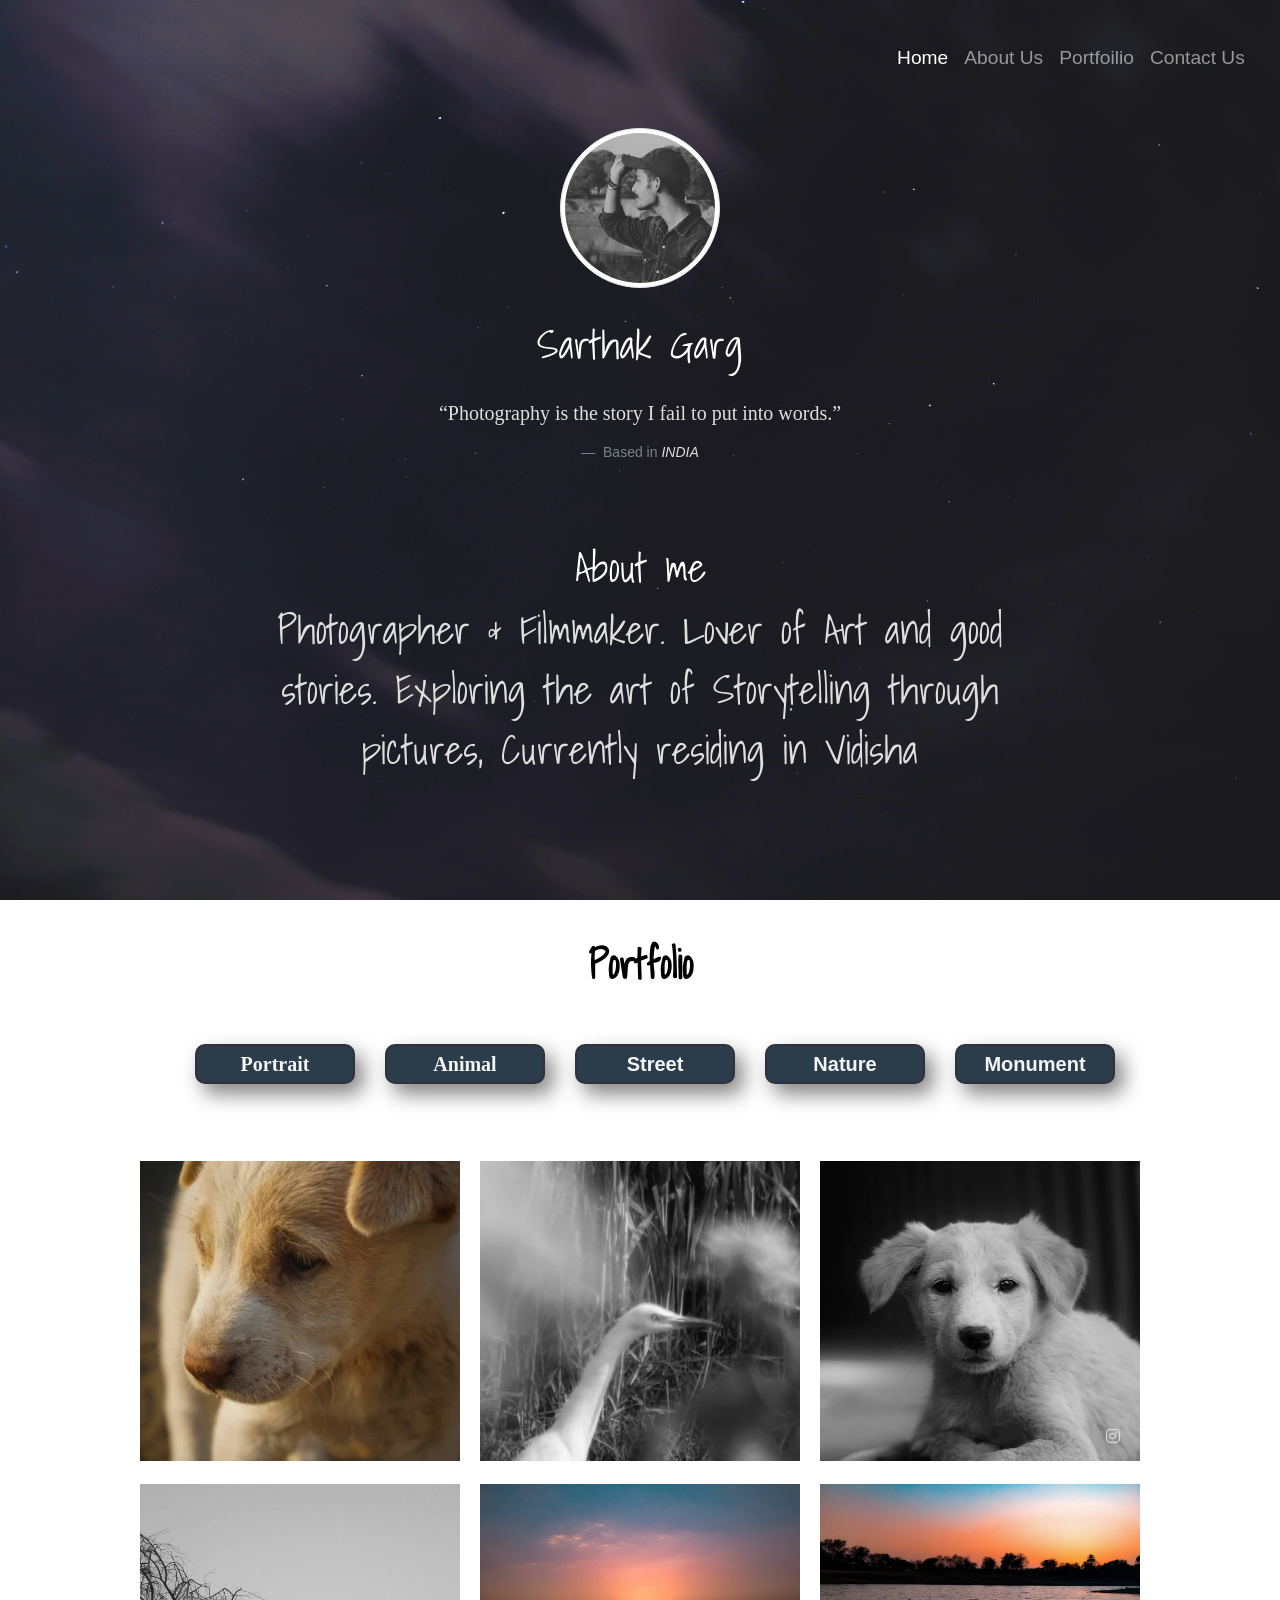
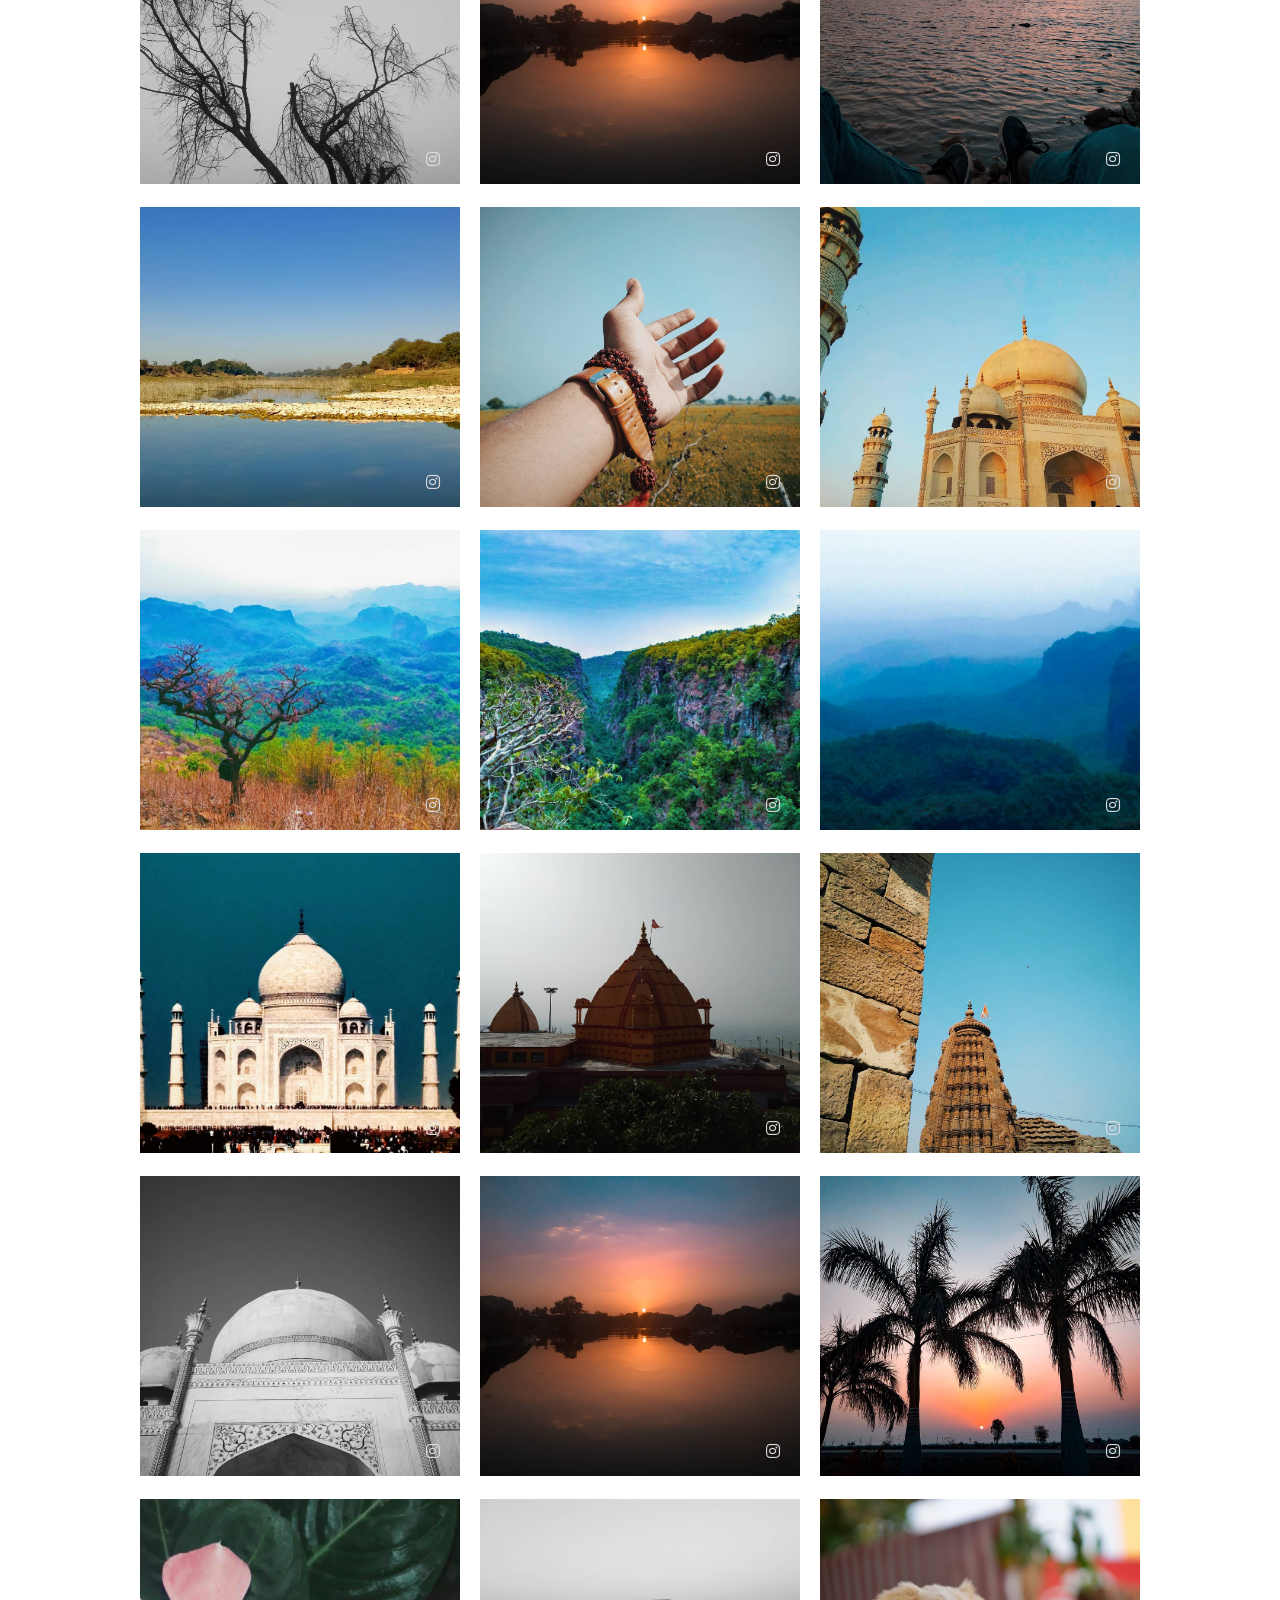
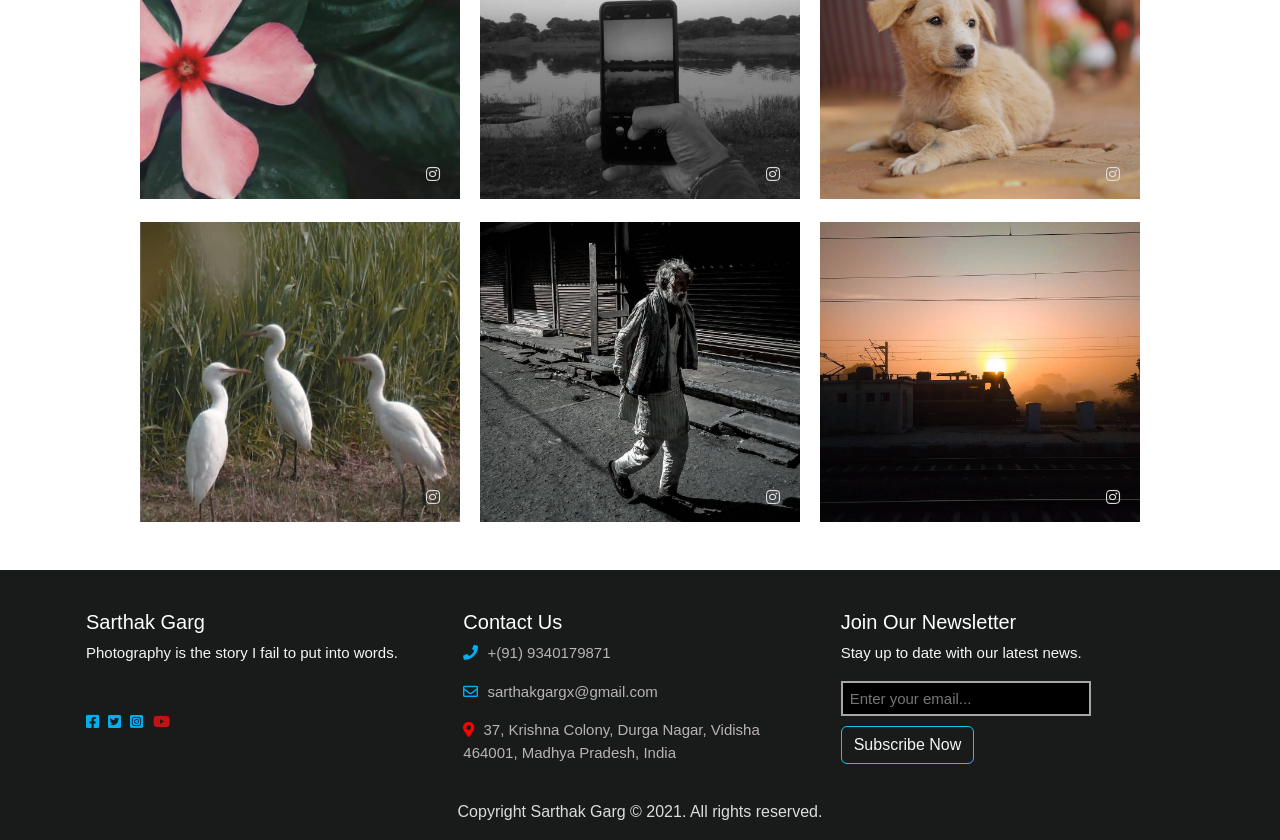
==== index.html @ 9c1514a4 "Update" ====
<!DOCTYPE html>
<html lang="en">

<head>
  <meta charset="UTF-8">
  <meta http-equiv="X-UA-Compatible" content="IE=edge">
  <meta name="viewport" content="width=device-width, initial-scale=1.0">
  <title>Document</title>
  <link rel="preconnect" href="https://fonts.googleapis.com">
<link rel="preconnect" href="https://fonts.gstatic.com" crossorigin>
<link href="https://fonts.googleapis.com/css2?family=Shadows+Into+Light&display=swap" rel="stylesheet">
  <link rel="preconnect" href="https://fonts.googleapis.com">
  <link rel="preconnect" href="https://fonts.gstatic.com" crossorigin>
  <link href="https://fonts.googleapis.com/css2?family=Shadows+Into+Light&display=swap" rel="stylesheet">
  <link href="https://cdn.jsdelivr.net/npm/bootstrap@5.0.1/dist/css/bootstrap.min.css" rel="stylesheet"
    integrity="sha384-+0n0xVW2eSR5OomGNYDnhzAbDsOXxcvSN1TPprVMTNDbiYZCxYbOOl7+AMvyTG2x" crossorigin="anonymous">
  <link rel="stylesheet" href="https://cdnjs.cloudflare.com/ajax/libs/font-awesome/5.15.3/css/all.min.css"
    integrity="sha512-iBBXm8fW90+nuLcSKlbmrPcLa0OT92xO1BIsZ+ywDWZCvqsWgccV3gFoRBv0z+8dLJgyAHIhR35VZc2oM/gI1w=="
    crossorigin="anonymous" referrerpolicy="no-referrer" />
 
  <link rel="stylesheet" href="css/style.css">
  <link rel="stylesheet" href="css/responsivestyle.css">
  <script src="https://code.jquery.com/jquery-3.3.1.slim.min.js"
    integrity="sha384-q8i/X+965DzO0rT7abK41JStQIAqVgRVzpbzo5smXKp4YfRvH+8abtTE1Pi6jizo"
    crossorigin="anonymous"></script>
  <script src="https://cdnjs.cloudflare.com/ajax/libs/popper.js/1.14.3/umd/popper.min.js"
    integrity="sha384-ZMP7rVo3mIykV+2+9J3UJ46jBk0WLaUAdn689aCwoqbBJiSnjAK/l8WvCWPIPm49"
    crossorigin="anonymous"></script>
  <script src="https://stackpath.bootstrapcdn.com/bootstrap/4.1.3/js/bootstrap.min.js"
    integrity="sha384-ChfqqxuZUCnJSK3+MXmPNIyE6ZbWh2IMqE241rYiqJxyMiZ6OW/JmZQ5stwEULTy"
    crossorigin="anonymous"></script>
 

</head>

<body><a name="top"></a>
  <header> <a name="home"><a name="top">

        <div class="view"
          style="background-image: url('images/bg/Bg.jpg'); height: 100vh; opacity: 0.9; background-repeat: no-repeat; background-size: cover; background-position: center center;">

          <div class="navcontainer">
            <nav class="navbar navbar-expand-lg navbar-dark navbtn ">

              <button class="navbar-toggler" type="button" data-toggle="collapse" data-target="#navbarNavAltMarkup"
                aria-controls="navbarNavAltMarkup" aria-expanded="false" aria-label="Toggle navigation">
                <span class="navbar-toggler-icon"></span>
              </button>
              <div class="collapse navbar-collapse" id="navbarNavAltMarkup">
                <div class="navbar-nav" style="font-size: 1.2rem;">
                  <a class="nav-item nav-link active" href="#home">Home <span class="sr-only">(current)</span></a>
                  <a class="nav-item nav-link" href="#aboutus">About Us</a>
                  <a class="nav-item nav-link" href="#portfolio">Portfoilio</a>
                  <a class="nav-item nav-link" href="#contactus">Contact Us</a>

                </div>
              </div>
            </nav>
          </div>

          <div class="text-center">
            <img src="./img/Sarthak.jpg" class="img-thumbnail rounded-circle text-center rounded profile" alt="...">
          </div>
          <p class="h1 text-center clr" style="color:rgb(255, 255, 255); font-weight: 300; font-family: 'Shadows Into Light', cursive;"> Sarthak Garg</p>
          <figure class="text-center">
            <blockquote class="blockquote">
              <p style="margin: 30px; font-family: 'Benne', serif;">“Photography is the story I fail to put into words.”
              </p>
            </blockquote>
            <figcaption class="blockquote-footer">
              Based in <cite title="Source Title">INDIA</cite>
            </figcaption>
          </figure>


          <a name="aboutus">
            <h1 class=" text-center mt-0" style="text-decoration: none; font-family: 'Shadows Into Light', cursive; color: white;">
              About me</h1>
            <div class="" style="display: flex; justify-content: center; ">

              <p class="text-center p" style="width: 50rem; font-family: 'Shadows Into Light'; font-size: 2.50rem;">Photographer & Filmmaker. Lover of Art and good stories. Exploring the art of Storytelling through pictures, Currently residing in Vidisha</p>
            </div>
            <a name="portfolio"></a>
        </div>



        <!-- <section> -->


        <h1 class=" text-center" style="text-decoration: none; font-weight: 600; margin-top: 40px; font-family: 'Shadows Into Light'; color:black;">
          Portfolio </h1>

        <div class="iconcontainer">
          <div class="navlinks" style="font-family: 'Cormorant', serif;" data-filter="Portrait">
            Portrait
          </div>
          <div class="navlinks" style="font-family: 'Shadows Into Light Two', cursive;" data-filter="Animal">
            Animal
          </div>
         
          <div class="navlinks" data-filter="Street">
            Street
          </div>
          <!-- <div class="navlinks" data-filter="tr">
            Travel
          </div> -->
          <div class="navlinks" data-filter="nature">
            Nature
          </div>
          <div class="navlinks" data-filter="Monument">
            Monument
          </div>
        </div>
        <div class="product">
          <!-- <div class="itemBox tr"><img src="./img/1.jpg" data-original="./20191108_080015_001_saved-02.jpg"> 
          <p>   
           <a href="https://www.instagram.com/p/B5wtnvEAeCK/?utm_source=ig_web_copy_link" target="_blank" style=" position: absolute; bottom:0%; right: 0%; margin-right: 20px;">
            <i class="fab fa-instagram"></i></a>
            </p>
          </div> -->

          <!-- <div class="itemBox tr"><img src="./img/2.jpg" data-original="./20191108_081450_056_.jpg"> 
            <p>   
              <a href="https://www.instagram.com/p/B4nMLkFgYsf/?utm_source=ig_web_copy_link" target="_blank" style=" position: absolute; bottom:0%; right: 0%; margin-right: 20px;">
               <i class="fab fa-instagram"></i></a>
               </p>
          </div> -->
          <div class="itemBox Animal"><img src="./img/1.jpg" data-original="./1.jpg">
            <!-- <p>   
              <a href=""  style=" position: absolute; bottom:0%; right: 0%; margin-right: 20px;">
               <i class="fab fa-instagram"></i></a>
               </p> -->
          </div>
          <div class="itemBox Animal"><img src="./img/2.jpg" data-original="./2.jpg">
            <!-- <p>   
              <a href="#" target="_blank" style=" position: absolute; bottom:0%; right: 0%; margin-right: 20px;">
               <i class="fab fa-instagram"></i></a>
               </p> -->
          </div>
          <div class="itemBox Portrait"><img src="./img/3.jpg" data-original="./3.jpg">
            <p>
              <a href="" target="_blank" style=" position: absolute; bottom:0%; right: 0%; margin-right: 20px;">
                <i class="fab fa-instagram"></i></a>
            </p>
          </div>
          <div class="itemBox 
          "><img src="./img/4.jpg"
              data-original="./4.jpg">
            <p>
              <a href="#" target="_blank" style=" position: absolute; bottom:0%; right: 0%; margin-right: 20px;">
                <i class="fab fa-instagram"></i></a>
            </p>
          </div>

          <!-- <div class="itemBox tr"><img src="./img/20191108_082339_025_saved (1).jpg" data-original="./20191108_082339_025_saved (1).jpg">
            <p>   
              <a href="https://www.instagram.com/p/B5HzwJ5g43B/?utm_source=ig_web_copy_link" target="_blank" style=" position: absolute; bottom:0%; right: 0%; margin-right: 20px;">
               <i class="fab fa-instagram"></i></a>
               </p>
          </div> -->
          <!-- <div class="itemBox tr"><img src="./img/DSC_0018 (1).jpg" data-original="./DSC_0018 (1).jpg"> 
            <p>   
              <a href="https://www.instagram.com/p/B41jFzmgSaM/?utm_source=ig_web_copy_link" target="_blank" style=" position: absolute; bottom:0%; right: 0%; margin-right: 20px;">
               <i class="fab fa-instagram"></i></a>
               </p></div>
          <div class="itemBox tr"><img src="./img/Gohar Mahal.jpeg" data-original="./Gohar Mahal.jpeg">
            <p>   
              <a href="#" target="_blank" style=" position: absolute; bottom:0%; right: 0%; margin-right: 20px;">
               <i class="fab fa-instagram"></i></a>
               </p>
          </div> -->
          <div class="itemBox Nature"><img src="./img/5.jpg"
              data-original="./5.jpg">
            <p>
              <a href="#" target="_blank" style=" position: absolute; bottom:0%; right: 0%; margin-right: 20px;">
                <i class="fab fa-instagram"></i></a>
            </p>
          </div>
          <!-- <div class="itemBox tr"><img src="./img/Kolar.jpeg" data-original="./Kolar.jpeg">
            <p>   
              <a href="#" target="_blank" style=" position: absolute; bottom:0%; right: 0%; margin-right: 20px;">
               <i class="fab fa-instagram"></i></a>
               </p>
          </div> -->
          <!-- <div class="itemBox tr"><img src="./img/LRM_EXPORT_20190107_013311.jpg" data-original="./LRM_EXPORT_20190107_013311.jpg"> 
            <p>   
              <a href="#" target="_blank" style=" position: absolute; bottom:0%; right: 0%; margin-right: 20px;">
               <i class="fab fa-instagram"></i></a>
               </p>
          </div> -->
          <!-- <div class="insta"><a href="#"></a></div> -->

          <!-- <div class="itemBox tr"><img src="./img/LRM_EXPORT_20190112_002341.jpg" data-original="./LRM_EXPORT_20190112_002341.jpg"> 
            <p>   
              <a href="https://www.instagram.com/p/BslR8augekr/?utm_source=ig_web_copy_link" target="_blank" style=" position: absolute; bottom:0%; right: 0%; margin-right: 20px;">
               <i class="fab fa-instagram"></i></a>
               </p>
          </div>
          <div class="itemBox tr"><img src="./img/LRM_EXPORT_11377167119471_20190811_004125905.jpeg" data-original="./LRM_EXPORT_11377167119471_20190811_004125905.jpeg">
            <p>   
              <a href="#" target="_blank" style=" position: absolute; bottom:0%; right: 0%; margin-right: 20px;">
               <i class="fab fa-instagram"></i></a>
               </p>
          
          
          </div> -->

          <div class="itemBox Nature"><img src="./img/6.jpg"
              data-original="./6.jpg">
            <p>
              <a href="https://www.instagram.com/p/BvOn51jAYI4/?utm_source=ig_web_copy_link" target="_blank"
                style=" position: absolute; bottom:0%; right: 0%; margin-right: 20px;">
                <i class="fab fa-instagram"></i></a>
            </p>
          </div>
          <!-- <div class="itemBox Portrait"><img src="./img/.jpeg" data-original="./.jpeg">
            <p>   
              <a href="https://www.instagram.com/p/B37OukWp-ZX/?utm_source=ig_web_copy_link" target="_blank" style=" position: absolute; bottom:0%; right: 0%; margin-right: 20px;">
               <i class="fab fa-instagram"></i></a>
               </p></div> -->
          <div class="itemBox Nature"><img src="./img/7.jpg"
              data-original="./7.jpg">
            <p>
              <a href="#" target="_blank" style=" position: absolute; bottom:0%; right: 0%; margin-right: 20px;">
                <i class="fab fa-instagram"></i></a>
            </p>
          </div>
          <!-- <div class="itemBox product"><img src="./img/" data-original="./">
            <p>   
              <a href="#" target="_blank" style=" position: absolute; bottom:0%; right: 0%; margin-right: 20px;">
               <i class="fab fa-instagram"></i></a>
               </p></div> -->
          <!-- <div class="itemBox Portrait"><img src="./img/" data-original="./">
            <p>   
              <a href="https://www.instagram.com/p/B2cCOoDAlkj/?utm_source=ig_web_copy_link" target="_blank" style=" position: absolute; bottom:0%; right: 0%; margin-right: 20px;">
               <i class="fab fa-instagram"></i></a>
               </p></div> -->
          <div class="itemBox Nature"><img src="./img/8.jpg"
              data-original="./8.jpg">
            <p>
              <a href="https://www.instagram.com/p/B0ISaBpgBK-/?utm_source=ig_web_copy_link" target="_blank"
                style=" position: absolute; bottom:0%; right: 0%; margin-right: 20px;">
                <i class="fab fa-instagram"></i></a>
            </p>
          </div>
          <!-- <div class="itemBox product"><img src="./img/" data-original="./">
            <p>   
              <a href="https://www.instagram.com/p/Bzkc7lzgqq8/?utm_source=ig_web_copy_link" target="_blank" style=" position: absolute; bottom:0%; right: 0%; margin-right: 20px;">
               <i class="fab fa-instagram"></i></a>
               </p></div> -->
          <div class="itemBox Monument"><img src="./img/9.jpg"
              data-original="./9.jpg">
            <p>
              <a href="#" target="_blank" style=" position: absolute; bottom:0%; right: 0%; margin-right: 20px;">
                <i class="fab fa-instagram"></i></a>
            </p>
          </div>
          <div class="itemBox Nature"><img src="./img/10.jpg"
              data-original="./10.jpg">
            <p>
              <a href="#" target="_blank" style=" position: absolute; bottom:0%; right: 0%; margin-right: 20px;">
                <i class="fab fa-instagram"></i></a>
            </p>
          </div>
          <!-- <div class="itemBox product"><img src="./img/" data-original="./">
            <p>   
              <a href="https://www.instagram.com/p/BvOn51jAYI4/?utm_source=ig_web_copy_link" target="_blank" style=" position: absolute; bottom:0%; right: 0%; margin-right: 20px;">
               <i class="fab fa-instagram"></i></a>
               </p></div> -->
          <div class="itemBox nature"><img src="./img/11.jpg" data-original="./11.jpg">
            <p>
              <a href="#" target="_blank" style=" position: absolute; bottom:0%; right: 0%; margin-right: 20px;">
                <i class="fab fa-instagram"></i></a>
            </p>
          </div>
          <div class="itemBox nature"><img src="./img/12.jpg"
              data-original="./12.jpg">
            <p>
              <a href="#" target="_blank" style=" position: absolute; bottom:0%; right: 0%; margin-right: 20px;">
                <i class="fab fa-instagram"></i></a>
            </p>
          </div>
          <div class="itemBox Monument"><img src="./img/13.jpg"
              data-original="./13.jpg">
            <p>
              <a href="#" target="_blank" style=" position: absolute; bottom:0%; right: 0%; margin-right: 20px;">
                <i class="fab fa-instagram"></i></a>
            </p>
          </div>
          <div class="itemBox Monument"><img src="./img/14.jpg"
              data-original="./14.jpg">
            <p>
              <a href="#" target="_blank" style=" position: absolute; bottom:0%; right: 0%; margin-right: 20px;">
                <i class="fab fa-instagram"></i></a>
            </p>
          </div>
          <div class="itemBox Monument"><img src="./img/15.jpg"
              data-original="./15.jpg">
            <p>
              <a href="#" target="_blank" style=" position: absolute; bottom:0%; right: 0%; margin-right: 20px;">
                <i class="fab fa-instagram"></i></a>
            </p>
          </div>
          <div class="itemBox Monument"><img src="./img/16.jpg"
              data-original="./16.jpg">
            <p>
              <a href="#" target="_blank" style=" position: absolute; bottom:0%; right: 0%; margin-right: 20px;">
                <i class="fab fa-instagram"></i></a>
            </p>
          </div>
          <div class="itemBox Nature"><img src="./img/17.jpg"
              data-original="./17.jpg">
            <p>
              <a href="#" target="_blank" style=" position: absolute; bottom:0%; right: 0%; margin-right: 20px;">
                <i class="fab fa-instagram"></i></a>
            </p>
          </div>
          <div class="itemBox Nature"><img src="./img/18.jpg"
              data-original="./18.jpg">
            <p>
              <a href="#" target="_blank" style=" position: absolute; bottom:0%; right: 0%; margin-right: 20px;">
                <i class="fab fa-instagram"></i></a>
            </p>
          </div>
          <div class="itemBox nature"><img src="./img/19.jpg"
              data-original="./19.jpg">
            <p>
              <a href="#" target="_blank" style=" position: absolute; bottom:0%; right: 0%; margin-right: 20px;">
                <i class="fab fa-instagram"></i></a>
            </p>
          </div>
          <div class="itemBox Nature"><img src="./img/20.jpg" data-original="./20.jpg">
            <p>
              <a href="#" target="_blank" style=" position: absolute; bottom:0%; right: 0%; margin-right: 20px;">
                <i class="fab fa-instagram"></i></a>
            </p>
          </div>
          <div class="itemBox Animal"><img src="./img/21.jpg" data-original="./21.jpg">
            <p>
              <a href="#" target="_blank" style=" position: absolute; bottom:0%; right: 0%; margin-right: 20px;">
                <i class="fab fa-instagram"></i></a>
            </p>
          </div>
          <div class="itemBox Animal"><img src="./img/22.jpg" data-original="./22.jpg">
            <p>
              <a href="#" target="_blank" style=" position: absolute; bottom:0%; right: 0%; margin-right: 20px;">
                <i class="fab fa-instagram"></i></a>
            </p>
          </div>
          <!-- <div class="itemBox Portrait"><img src="./img/" data-original="./">
            <p>   
              <a href="https://www.instagram.com/p/BuML9XLAW4N/?utm_source=ig_web_copy_link" target="_blank" style=" position: absolute; bottom:0%; right: 0%; margin-right: 20px;">
               <i class="fab fa-instagram"></i></a>
               </p></div> -->
          <div class="itemBox Street"><img src="./img/23.jpg"
              data-original="./23.jpg">
            <p>
              <a href="https://www.instagram.com/p/B1f4O2DgjVa/?utm_source=ig_web_copy_link" target="_blank"
                style=" position: absolute; bottom:0%; right: 0%; margin-right: 20px;">
                <i class="fab fa-instagram"></i></a>
            </p>
          </div>
          <div class="itemBox Street"><img src="./img/24.jpg"
              data-original="./24.jpg">
            <p>
              <a href="https://www.instagram.com/p/B0p84uUgVxG/?utm_source=ig_web_copy_link" target="_blank"
                style=" position: absolute; bottom:0%; right: 0%; margin-right: 20px;">
                <i class="fab fa-instagram"></i></a>
            </p>
          </div>
        </div>
        <div class="modal">
          <img src="" alt="" class="full-img" />
          <span class="close">&times;</span>
        </div>

        
        <!-- </section> -->

        <a name="contactus">

          <div class="footer">
            <div class="container padding-bottom">
              <div class="row">
                <div class="col-sm">
                  <h5 style="color: white; padding-top: 40px;">Sarthak Garg</h5>
                  <p style="color: whitesmoke;padding-bottom: 30px;">Photography is the story I fail to put into words.
                  </p>
                  <a href=""> <i style="color: #00aff0 ; margin-right: 5px;" class="fab fa-facebook-square"></i></a>
                  <a href=""><i class="fab fa-twitter-square" style="color: #00aff0; margin-right: 5px;"></i></a>
                  <a href=""><i class="fab fa-instagram-square" style="color: #00aff0; margin-right: 5px;"></i></a>
                  <a href=""><i class="fab fa-youtube" style="color:rgb(194, 19, 19); margin-right: 5px;"></i></a>
                </div>
           
                <div class="col-sm">
                  <h5 style="color: white; padding-top: 40px;">Contact Us</h5>
                  <p>
                    <i class="fas fa-phone" style="color: #00aff0;"></i> <a
                      style="text-decoration: none; margin-left: 5px; color: rgb(185, 180, 180)" href="#">+(91) 9340179871</a>
                  </p>
                
                  <p>
                    <i style="color: #00aff0;" class="far fa-envelope"></i>
                    <a style="text-decoration: none;  margin-left: 5px; color: rgb(185, 180, 180)"
                      href="#">sarthakgargx@gmail.com</a>
                  </p>
                  <p>
                    <i style="color: red;" class="fas fa-map-marker-alt"></i>
                    <a style="text-decoration: none; color: rgb(185, 180, 180); margin-left: 5px;"
                      href="#">37, Krishna Colony, Durga Nagar, Vidisha 464001, Madhya Pradesh, India</a>
                  </p>
                </div>
                <div class="col-sm">
                  <h5 style="color: white; padding-top: 40px;">Join Our Newsletter</h5>
                  <p style="color: whitesmoke;"> Stay up to date with our latest news.</p>
                  <input type="email" placeholder="Enter your email..."
                    style="color: white; margin-bottom: 10px; background-color: black; border: 2px solid rgb(168, 165, 165); width: 250px; height: 35px; padding-left: 7px;" />
                  <button type="button" class="btn subsbtn btn-outline-info"><a href=""
                      style="text-decoration: none; color: whitesmoke;">Subscribe Now </a></button>
                </div>
              </div>
            </div>
          </div>




          <div class="footer-copyright" style="background-color:  rgb(25, 26, 26);">
            <div class="container">
              <div class="row">
                <div class="col-md-12 text-center">
                  <p>Copyright Sarthak Garg © 2021. All rights reserved.</p>
                </div>
              </div>
            </div>
          </div>
          </footer>


          </div>
          

          </div>


          </div>




  </header>
  <script>
    function openForm() {
      document.getElementById("myForm").style.display = "block";
    }

    function closeForm() {
      document.getElementById("myForm").style.display = "none";
    }
  </script>
  <script>
    // Initialize and add the map
    function initMap() {
      // The location of Uluru
      const uluru = { lat: -25.344, lng: 131.036 };
      // The map, centered at Uluru
      const map = new google.maps.Map(document.getElementById("map"), {
        zoom: 4,
        center: uluru,
      });
      // The marker, positioned at Uluru
      const marker = new google.maps.Marker({
        position: uluru,
        map: map,
      });
    }
  </script>

  <script src="https://maps.googleapis.com/maps/api/js?key=YOUR_KEY&callback=myMap"></script>

  <script src="js/style.js"></script>
  <script src="https://cdn.jsdelivr.net/npm/bootstrap@5.0.1/dist/js/bootstrap.bundle.min.js"
    integrity="sha384-gtEjrD/SeCtmISkJkNUaaKMoLD0//ElJ19smozuHV6z3Iehds+3Ulb9Bn9Plx0x4"
    crossorigin="anonymous"></script>
  <script src="https://code.jquery.com/jquery-3.2.1.slim.min.js"
    integrity="sha384-KJ3o2DKtIkvYIK3UENzmM7KCkRr/rE9/Qpg6aAZGJwFDMVNA/GpGFF93hXpG5KkN"
    crossorigin="anonymous"></script>
  <script src="https://cdnjs.cloudflare.com/ajax/libs/popper.js/1.12.9/umd/popper.min.js"
    integrity="sha384-ApNbgh9B+Y1QKtv3Rn7W3mgPxhU9K/ScQsAP7hUibX39j7fakFPskvXusvfa0b4Q"
    crossorigin="anonymous"></script>
  <script src="https://maxcdn.bootstrapcdn.com/bootstrap/4.0.0/js/bootstrap.min.js"
    integrity="sha384-JZR6Spejh4U02d8jOt6vLEHfe/JQGiRRSQQxSfFWpi1MquVdAyjUar5+76PVCmYl"
    crossorigin="anonymous"></script>
  <script src="https://code.jquery.com/jquery-3.6.0.js" integrity="sha256-H+K7U5CnXl1h5ywQfKtSj8PCmoN9aaq30gDh27Xc0jk="
    crossorigin="anonymous"></script>

  <script type="text/javascript">
    var myModal = document.getElementById('myModal')
    var myInput = document.getElementById('myInput')

    myModal.addEventListener('shown.bs.modal', function () {
      myInput.focus()
    })
  </script>
  <script type="text/javascript">
    $(document).ready(function () {
      $('.navlinks').click(function () {
        const value = $(this).attr('data-filter');
        if (value == 'all') {
          $('.itemBox').show('1000');
        }
        else {
          $('.itemBox').not('.' + value).hide('1000');
          $('.itemBox').filter('.' + value).show('1000');
        }
      })
      $('.navlinks').click(function () {
        $(this).addClass('active').siblings().removeClass('active');
      })
    })
  </script>
  <script
    src="https://maps.googleapis.com/maps/api/js?key=AIzaSyDzt1WeHjdV6czUufVqhvhLw7XGfgYZ5iU&callback=initMap&libraries=&v=weekly"
    async></script>
</body>

</html>
---- css/style.css ----
* {cursor: pointer;
  color: gainsboro;
  margin: 0;
  padding: 0;
  font-family: 'PT Sans Narrow', sans-serif;}

.h5 {
  font-size: 0.8rem;
}

.row {
  display: flex;
  flex-wrap: wrap;
  padding: 0 4px;
}

.column {
  flex: 25%;
  max-width: 25%;
  padding: 0 4px;
}

.column img {
  margin-top: 8px;
  vertical-align: middle;
}

.m {
  margin-top: 2rem;
  margin-left: 8rem;
  position: absolute;
}
.profile {
  height: 10rem;
  align-content: center;
  width: 10rem;
  margin-top: 5rem;
  /* margin-right: 18rem; */
  margin-bottom: 2rem;
}
.mt-0 {
  margin-top: 5rem !important;
}
/* .ms-1 {
  margin-left: 47rem !important;
} */
.navcontainer {
  display: flex;
  padding: 1.5rem;
  justify-content: left;
}
.navbar {
  justify-content: flex-end;
  text-align: end;
}
.navbar-nav {
  margin: 1% 0%;
}
.navbar-collapse {
  text-align: end;
  justify-content: flex-end;
}
.navcontainer .navbtn {
  position: absolute;
  width: 96%;
}

.nav-item {
  padding: 0% 10%;
}

#navbarSupportedContent {
  transition: height 1.5s ease !important;
}



.margin {
  margin-left: 0.5rem;
}
.cp {
  cursor: pointer;
}

section {
  padding-top: 20px;
  width: 100%;
}
.iconcontainer{
  display: flex;
  flex-direction: row;
  background-color:white;
  height: 120px;
  justify-content: center;
  align-items:center ;
  flex-wrap: wrap;
}

.navlinks{
  cursor: pointer;
  text-align: center;
  margin-top: 15px;
  margin-left: 30px;
  height: 40px;
  width: 160px;
  background-color: rgb(43, 60, 75);
  /* background-color:rgb(25, 25, 233); */
  padding: 3px 18px 13px 18px;
  color:whitesmoke;
  font-size: 20px;
  font-weight: 600;
  box-shadow: -5px -5px 5px 0px rgba(255, 255, 255, 0.1),
  8px 10px 20px 0px rgba(12, 8, 8, 0.5);
  border-radius: 10px;
  border: 2px solid rgb(49, 49, 61) ;
  transition: 0.5s;
}
.navlinks:hover{
  transform: scale(1.2);
}
.product {
  justify-content: center;
  margin-bottom: 50px;
  margin-top: 20px;
  display: flex;
  flex-wrap: wrap;
}
.product .itemBox {
  position: relative;
  width: 20rem;
  height: 18rem;
  margin: 25px 10px 10px 10px;
  
}
.product .itemBox img {
  position: absolute;
  top: 0;
  left: 0;
  width: 100%;
  height: 300px;
  object-fit: cover;
  transition: all 0.1s ease-out;
  cursor: pointer;
}
.product .itemBox img:hover {
  transform: scale(1.1);
}

.modal {
  background: rgba(0, 0, 0, 0.8);
  display: block;
  opacity: 0;
  pointer-events: none;
  top: 0;
  left: 0;
  width: 100%;
  height: 100%;
  pointer-events: none;
  transition: all 0.25s ease-out;
}
.modal p {
  color: whitesmoke;
  position: absolute;
  font-size: 2rem;
  bottom: 5%;
  left: 50%;
  transform: translate(-50%, -5%);
}
.modal.open {
  opacity: 1;

  pointer-events: all;
}
.full-img {
  position: absolute;
  z-index: 10000;
  height: 100%;
  top: 50%;
  left: 50%;
  transform: translate(-50%, -50%) scale(0.5);
  transition: all 0.25s ease-out;
}
.full-img.open {
  transform: translate(-50%, -50%) scale(1);
}

.caption {
  color: black;
  font-size: 5rem;
}

.close {
  position: absolute;
  top: 15px;
  right: 35px;
  color: #f1f1f1;
  font-size: 40px;
  font-weight: bold;
  transition: 0.3s;
}

.close:hover,
.close:focus {
  color: #bbb;
  text-decoration: none;
  cursor: pointer;
}

.wedding2{
  background-size: cover;
}


.rotate {
  margin: 30px;
  animation: rotation 8s infinite linear;
}

@keyframes rotation {
  from {
    transform: rotate(0deg);
  }
  to {
    transform: rotate(359deg);
  }
}


.input-subscribe{
  height: 37px;
  margin-right:-4px ;
  border: none;
  
}

.fixed-bookme{
  position: fixed;
  /* left: 1000px; */
  right: 0;
  bottom: 0;
 
}



.footer-container{
 
  height:100%;
  width: 100%;
  background-color: rgb(48, 48, 56);
  
  }



.form-popup {
  display: none;
  position: fixed;
  bottom: 0;
  color: black;
  right: 15px;
  border: 3px solid #f1f1f1;
  z-index: 9;
  width: 100%;
  height: 100%;
}

/* Add styles to the form container */
.form-container {
  width: 100%;
  position: relative;
  height: 100%;
  padding: 10px;
  padding-right: 9%;
  background-color: white;
}
 

/* Set a style for the submit/login button */
.form-container .btnsend {
  background-color: white;
  color:black;
  padding: 8px 20px;
  border-radius: 0px;
  cursor: pointer;
  width:90.3%;
  margin-bottom:10px;
  font-size: 1.6rem; font-weight: 600; margin-left: 10px;
}

/* Add a red background color to the cancel button */
.form-container .cancel {
  
  border: 5px black;
color: black;
padding: 6px 25px;
margin-right: 40%;
font-size: 1.6rem; font-weight: 600; margin-left: 110px;
}
.cancel:hover{
  color: grey;
  /* border: 2px solid grey; */
}

/* Add some hover effects to buttons */
.form-container .btn:hover, .open-button:hover { 
  opacity: 1;
}

.inputform{
  width: 45%;
  padding: 15px; color: black;margin: 5px 0 22px 0; border: solid black;
  height: 10%;  outline: none;
}
.textarea{
  color: black; width: 90.3%; padding: 15px; height: 100px;
  border: solid black;
}
.margin-right
{margin-right:42%;}

 /* .bookmebtn{
  font-size: 1.6rem; font-weight: 600; margin-left: 10px;
}  */
.bookmeh1{
  color: black;margin-top: 6%; margin-right: 38%;
  font-weight: 600; border: none;
}
.newsleter{
border-radius: 5px;
margin-bottom: 5px;
height: 33px;
padding-left: 5px;
color: black;
}
.footer{
  background-color: rgb(25, 26, 26);
  font-size: 15px;
}
.padding-bottom{
  padding-bottom: 20px;
}
---- css/responsivestyle.css ----
@media (max-width: 768px) {
  .p {
    font-size: 0.8rem;
    margin-left: 25px;
    margin-right: 25px;
  }
  .margin-right
{margin-right:40%;}

  .nav-item {
    /* background-color: rgba(0, 0, 0, 0.4); */
    padding: 1px;
  }
  /* .newsleter{
    border-radius: 5px;
    margin-bottom: 5px;
     height: 39px;
     width: 170px;
      padding-left: 3px;
       color: black;} */

  .navcontainer .navbtn {
    width: 90%;
    padding-left: 70%;
  }
  .full-img {
    position: absolute;
    z-index: 10000;
    height: 50%;
    top: 50%;
    left: 50%;
    transform: translate(-50%, -50%) scale(0.5);
    transition: all 0.25s ease-out;
  }
  .bookmeh1{
    font-size: 1.8rem; font-weight: 600; 
    color: black ;margin-top: 6%; margin-right: 36%;
  }
  .bookmebtn{
    margin-left: 37px;
  }
.bookme{
  width:100;
   height:100;
}
}

@media screen and (max-width: 426px) {
  .nav-item {
    /* background-color: rgba(0, 0, 0, 0.6); */
    padding: 1px;
  }
  /* .newsleter{
    border-radius: 5px;
    margin-bottom: 5px;
     height: 39px;
     width: 200px;
      padding-left: 3px;
       color: black;} */
  .footer-container {
    height: 530px;
    width: 100%;
   }
   .margin-right
   {margin-right:37%;}
   
   .uppersection{
     display: flex;
     flex: column;
   }
   .lower-left{
     margin: 0;
     color: white;
     font-size: 20px;
     width: 70%;
   }
 .iconcontainer{
   justify-content:right;
   margin-left: 15px;
   height: 180px;
 }
 .navlinks{
  text-align: center;
  margin-top: 20px;
  margin-left: 50px;
  height: 35px;
 width: 120px;
 font-size: 1rem;

 }
  .copyright{
    height: 50px;
    justify-content: center;
  } 
  .h1 {
    font-size: 1.8rem;
  }
  .p {
    font-size: 0.6rem;
    margin-left: 10px;
    margin-right: 10px;
  }
  header {
    margin: 0;
  }
  .full-img {
    position: absolute;
    z-index: 10000;
    height: 80%;
    top: 50%;
    left: 50%;
    transform: translate(-50%, -50%) scale(0.5);
    transition: all 0.25s ease-out;
  }
  .inputform{
    width: 90%;
    padding: 15px; color: black;margin: 5px 0 22px 0; border-radius: 10px black;
    height: 5%;  outline: none;
  }
  .textarea{
    color: black;  padding: 15px; height: 50px;
  }
  .bookmebtn{
    font-size: 1.2rem; font-weight: 600; margin-left: 14px; width: 80%;
  }
.bookmeh1{
  font-size: 1.8rem; font-weight: 600; 
  color: black ;margin-top: 6%; margin-right: 28%;
}
.bookme{
  height: 20;
  width: 20;
}
}
@media screen and (max-width: 320px) {
  .navlinks{
    text-align: center;
    margin-top: 20px;
    margin-left: 15px;
    height: 30px;
   width: 100px;
   font-size: 0.8rem;
   padding: 5px 22px 3px 16px;

   }
   .iconcontainer{
    justify-content:right;
    margin-left: 38px;
    height: 180px;
  }
  .nav-item{
    font-size: 1rem;
  }
  .bookmeh1{
    font-size: 1.8rem; font-weight: 600; 
    color: black ;margin-top: 6%; margin-right: 22%;
  
  }
  .margin-right
{margin-right:38%;}

}
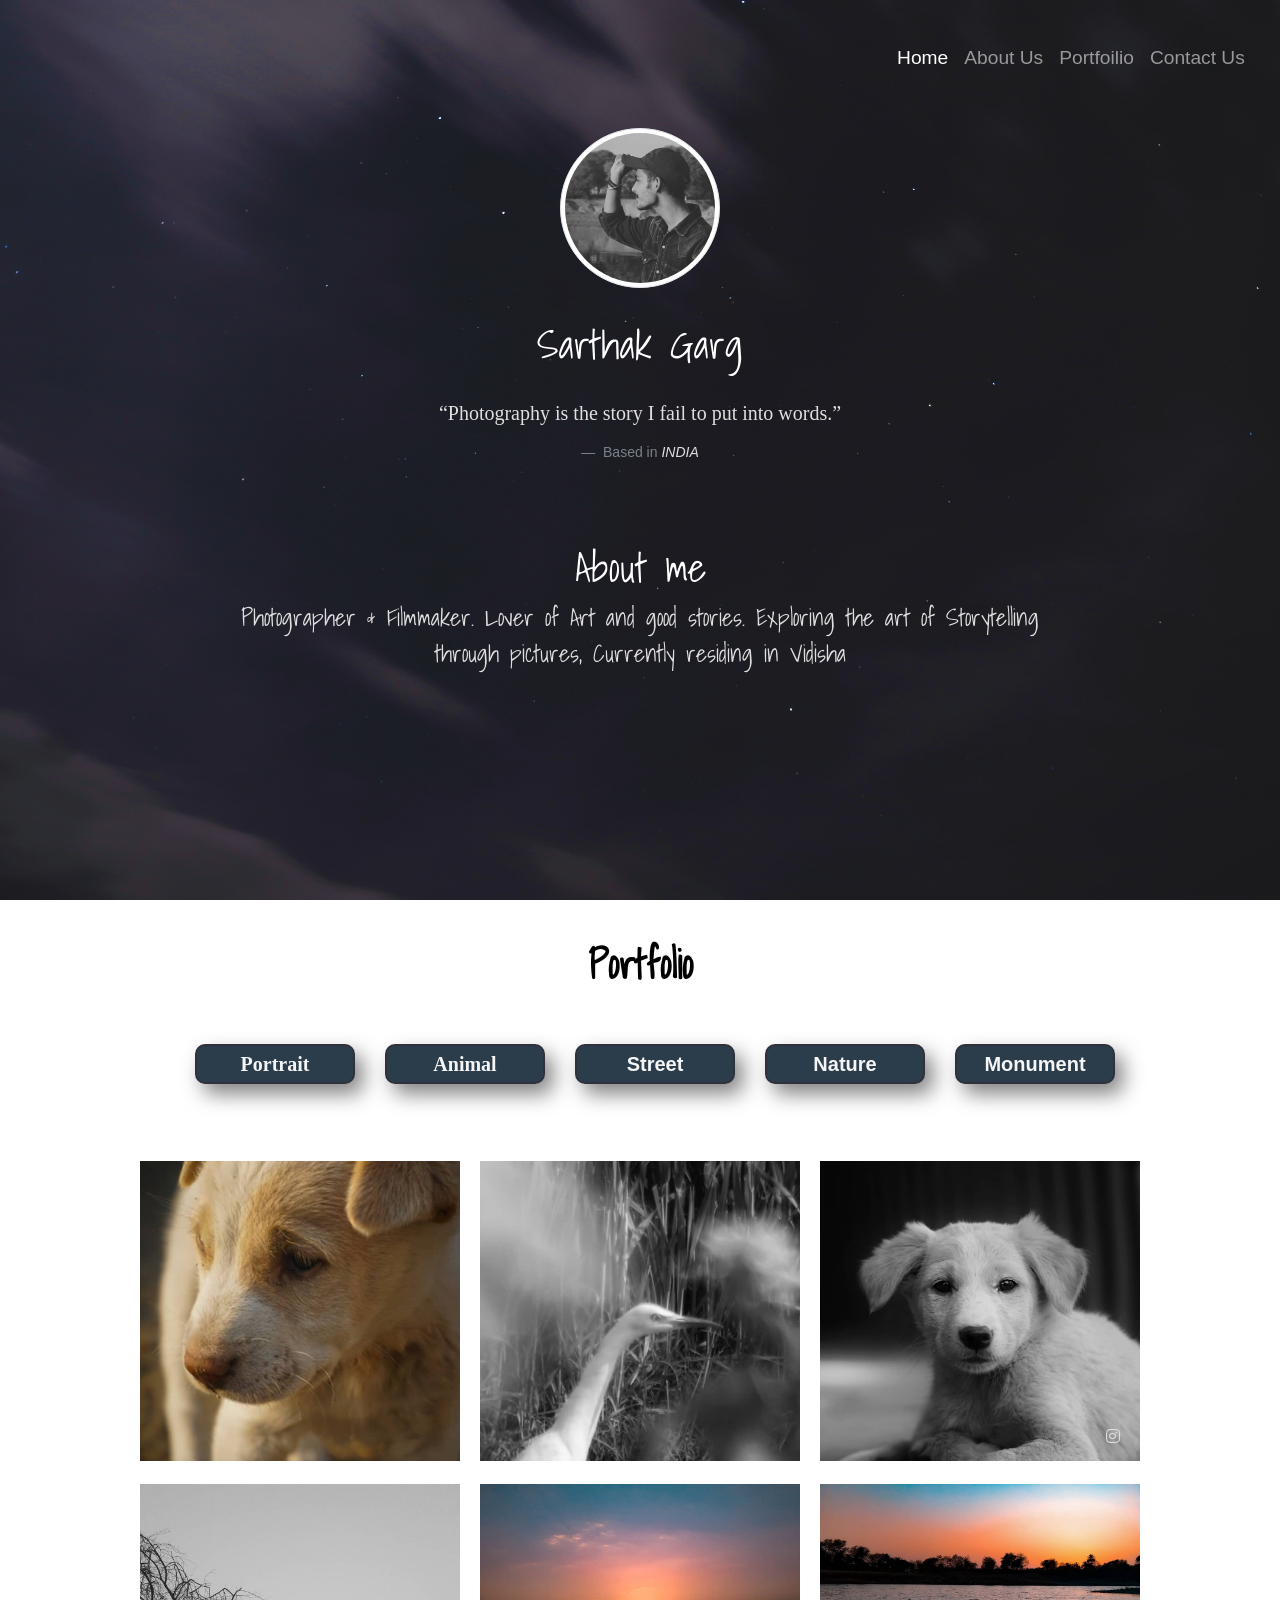
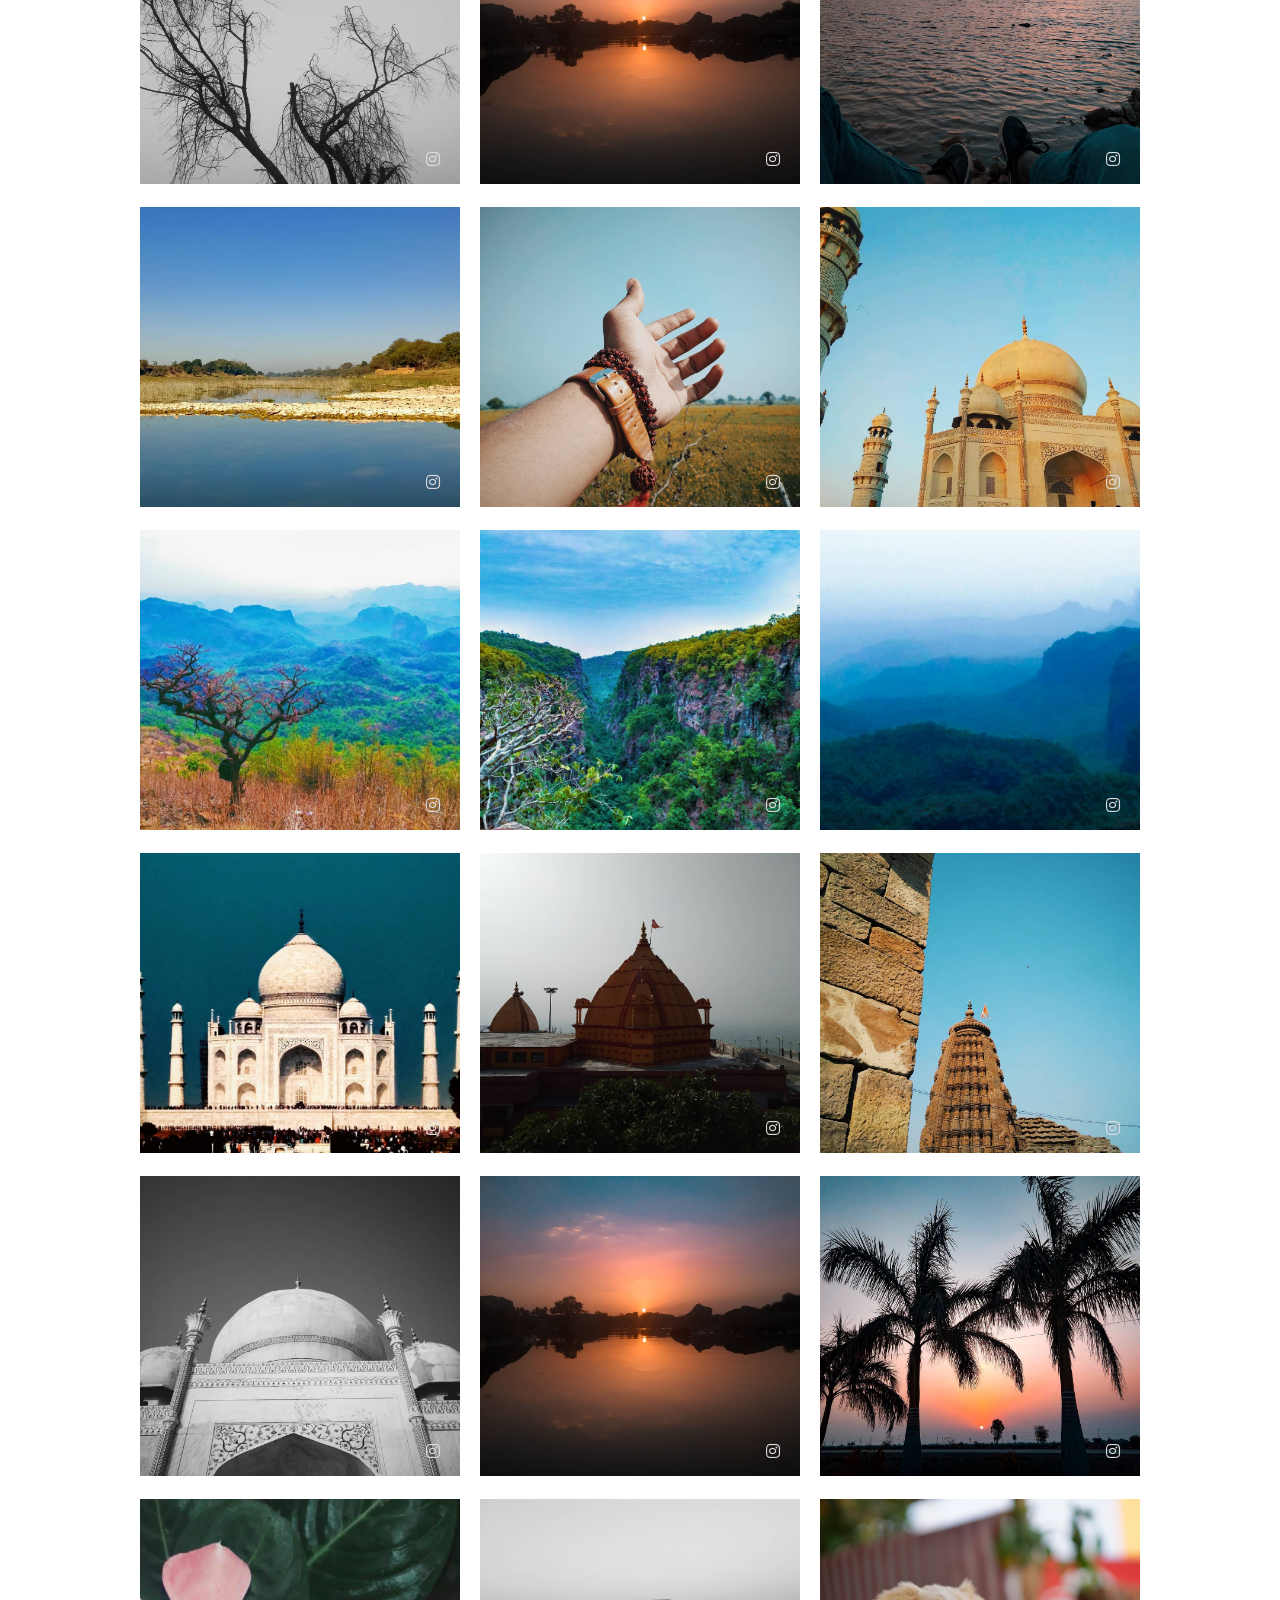
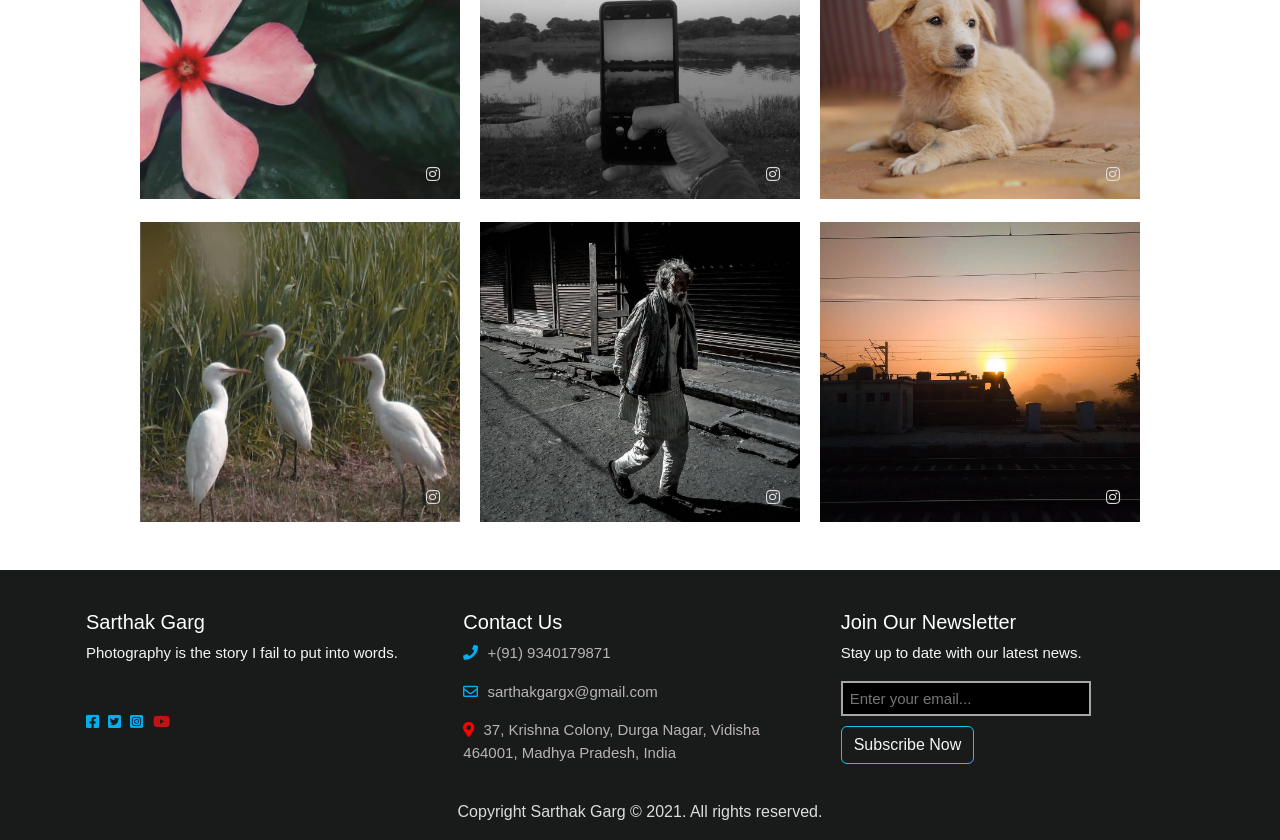
==== commit f0fe10ca: "Update" ====
--- a/index.html
+++ b/index.html
@@ -5,7 +5,7 @@
   <meta charset="UTF-8">
   <meta http-equiv="X-UA-Compatible" content="IE=edge">
   <meta name="viewport" content="width=device-width, initial-scale=1.0">
-  <title>Document</title>
+  <title>Sarthak Garg Portfolio</title>
   <link rel="preconnect" href="https://fonts.googleapis.com">
 <link rel="preconnect" href="https://fonts.gstatic.com" crossorigin>
 <link href="https://fonts.googleapis.com/css2?family=Shadows+Into+Light&display=swap" rel="stylesheet">
@@ -78,7 +78,7 @@
               About me</h1>
             <div class="" style="display: flex; justify-content: center; ">
 
-              <p class="text-center p" style="width: 50rem; font-family: 'Shadows Into Light'; font-size: 2.50rem;">Photographer & Filmmaker. Lover of Art and good stories. Exploring the art of Storytelling through pictures, Currently residing in Vidisha</p>
+              <p class="text-center p" style="width: 50rem; font-family: 'Shadows Into Light'; font-size: 1.50rem;">Photographer & Filmmaker. Lover of Art and good stories. Exploring the art of Storytelling through pictures, Currently residing in Vidisha</p>
             </div>
             <a name="portfolio"></a>
         </div>
@@ -239,7 +239,7 @@
           <div class="itemBox Nature"><img src="./img/8.jpg"
               data-original="./8.jpg">
             <p>
-              <a href="https://www.instagram.com/p/B0ISaBpgBK-/?utm_source=ig_web_copy_link" target="_blank"
+              <a href="" target="_blank"
                 style=" position: absolute; bottom:0%; right: 0%; margin-right: 20px;">
                 <i class="fab fa-instagram"></i></a>
             </p>
@@ -356,7 +356,7 @@
           <div class="itemBox Street"><img src="./img/23.jpg"
               data-original="./23.jpg">
             <p>
-              <a href="https://www.instagram.com/p/B1f4O2DgjVa/?utm_source=ig_web_copy_link" target="_blank"
+              <a href="" target="_blank"
                 style=" position: absolute; bottom:0%; right: 0%; margin-right: 20px;">
                 <i class="fab fa-instagram"></i></a>
             </p>
@@ -364,7 +364,7 @@
           <div class="itemBox Street"><img src="./img/24.jpg"
               data-original="./24.jpg">
             <p>
-              <a href="https://www.instagram.com/p/B0p84uUgVxG/?utm_source=ig_web_copy_link" target="_blank"
+              <a href="" target="_blank"
                 style=" position: absolute; bottom:0%; right: 0%; margin-right: 20px;">
                 <i class="fab fa-instagram"></i></a>
             </p>
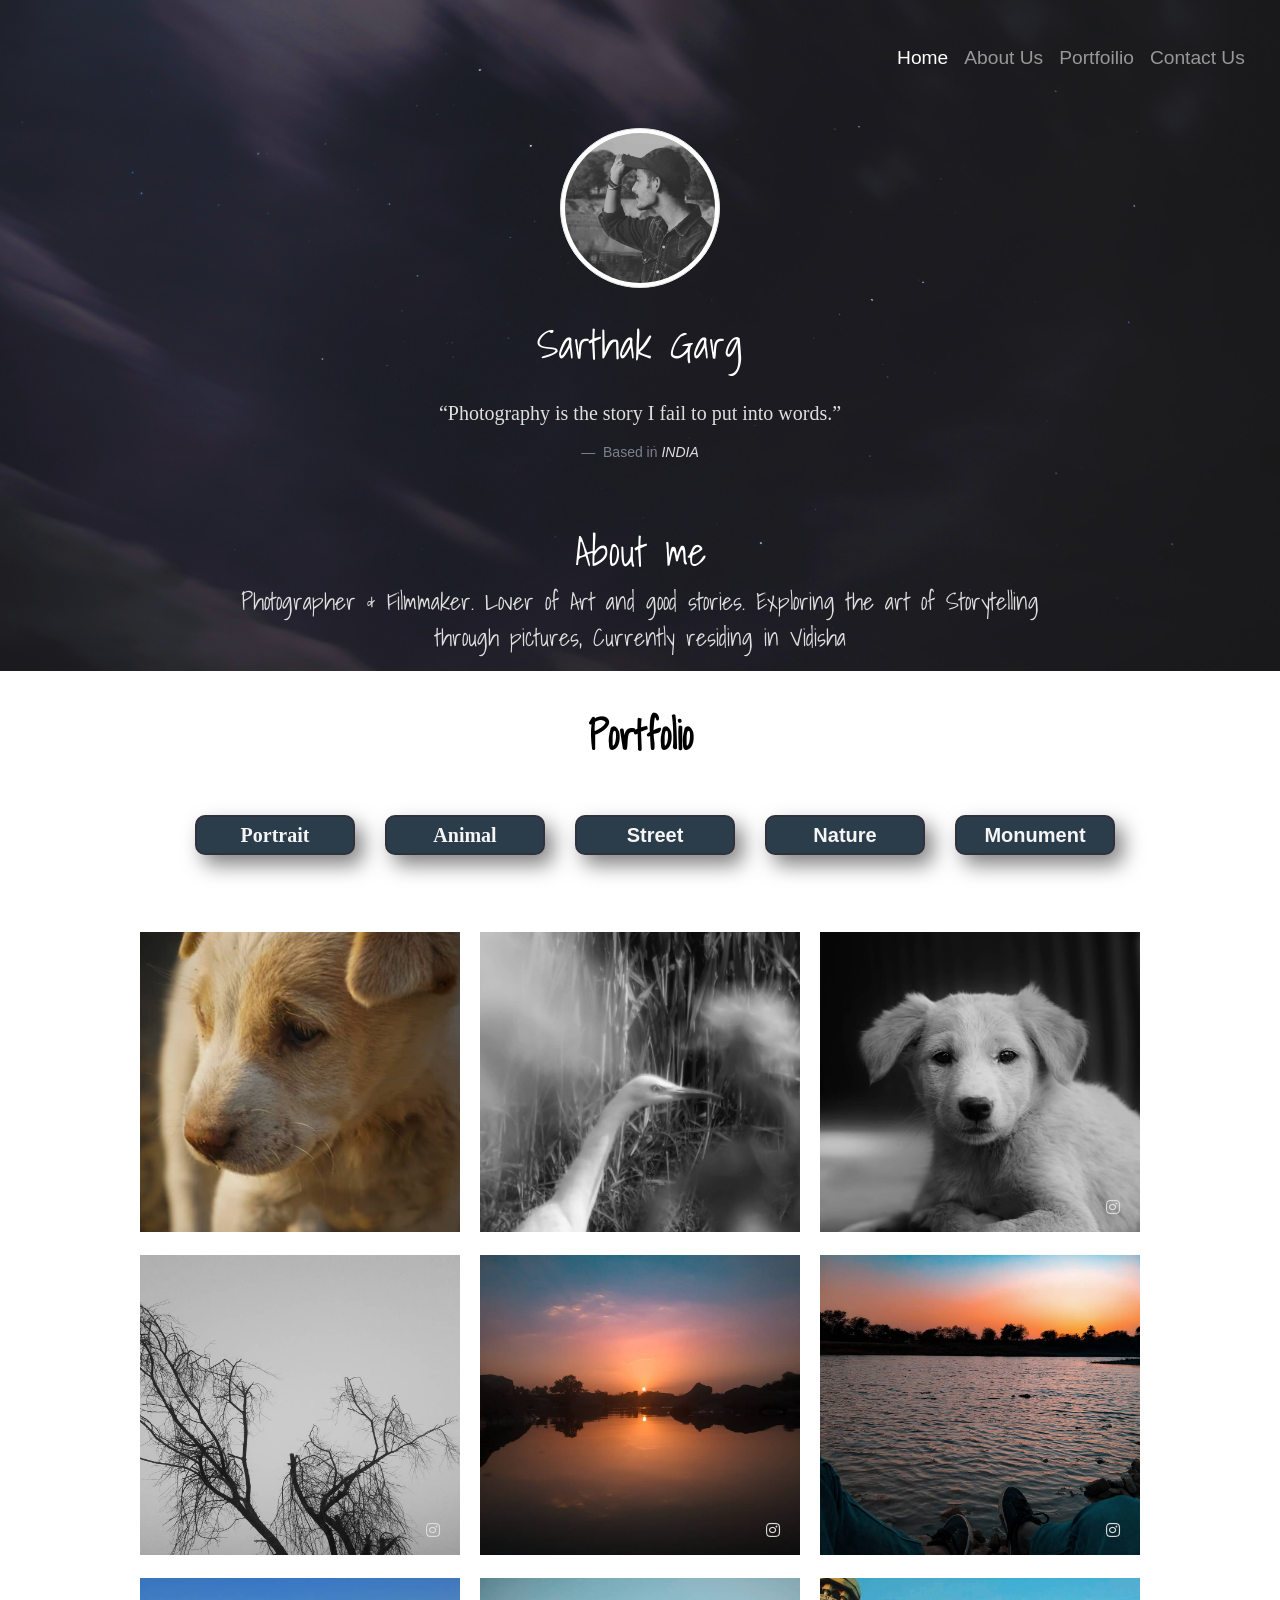
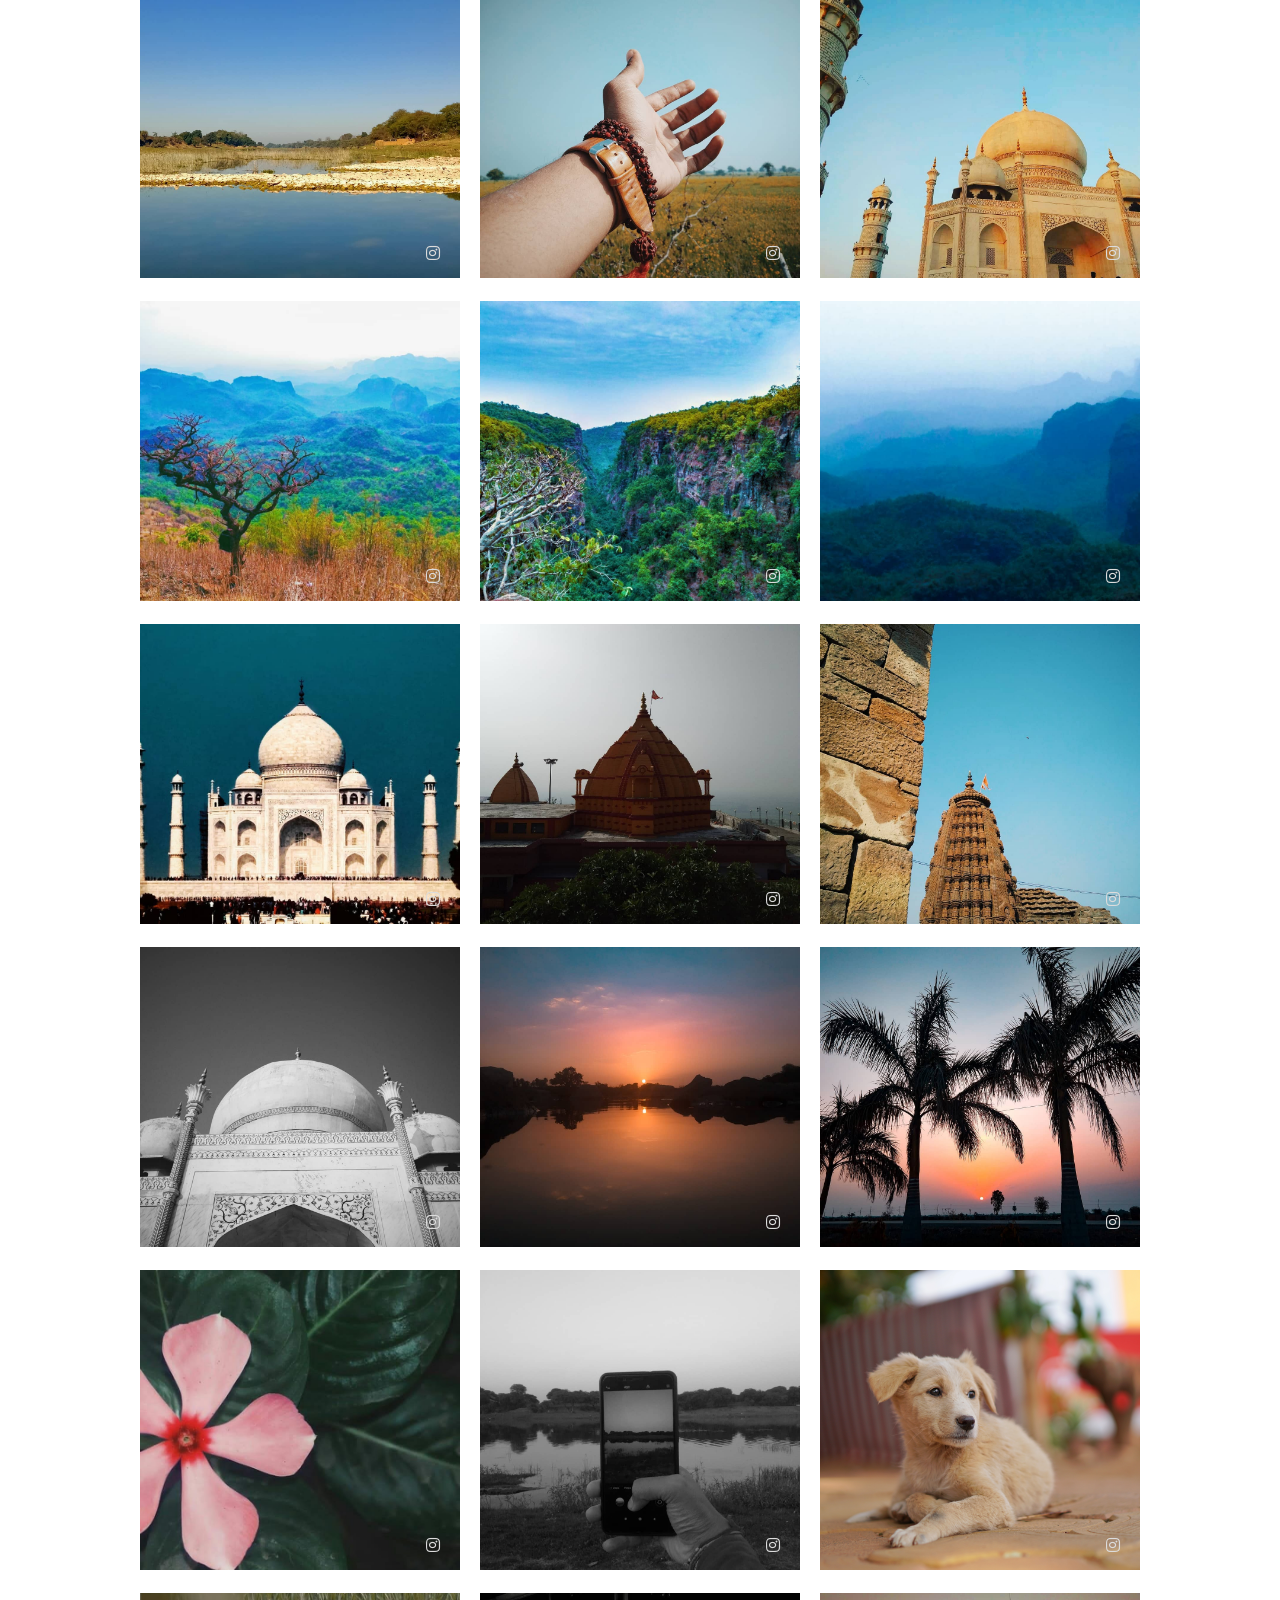
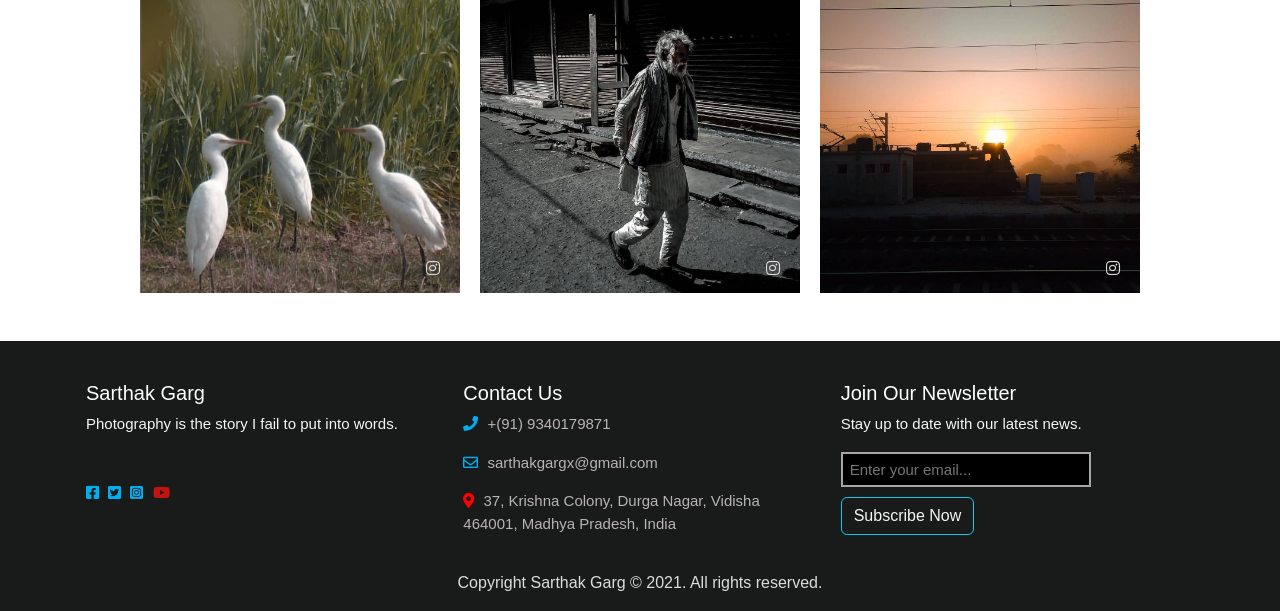
==== commit b4c97e91: "Remove Height" ====
--- a/index.html
+++ b/index.html
@@ -37,7 +37,7 @@
   <header> <a name="home"><a name="top">
 
         <div class="view"
-          style="background-image: url('images/bg/Bg.jpg'); height: 100vh; opacity: 0.9; background-repeat: no-repeat; background-size: cover; background-position: center center;">
+          style="background-image: url('images/bg/Bg.jpg');  opacity: 0.9; background-repeat: no-repeat; background-size: cover; background-position: center center;">
 
           <div class="navcontainer">
             <nav class="navbar navbar-expand-lg navbar-dark navbtn ">
--- a/css/style.css
+++ b/css/style.css
@@ -39,7 +39,7 @@
   margin-bottom: 2rem;
 }
 .mt-0 {
-  margin-top: 5rem !important;
+  margin-top: 4rem !important;
 }
 /* .ms-1 {
   margin-left: 47rem !important;
